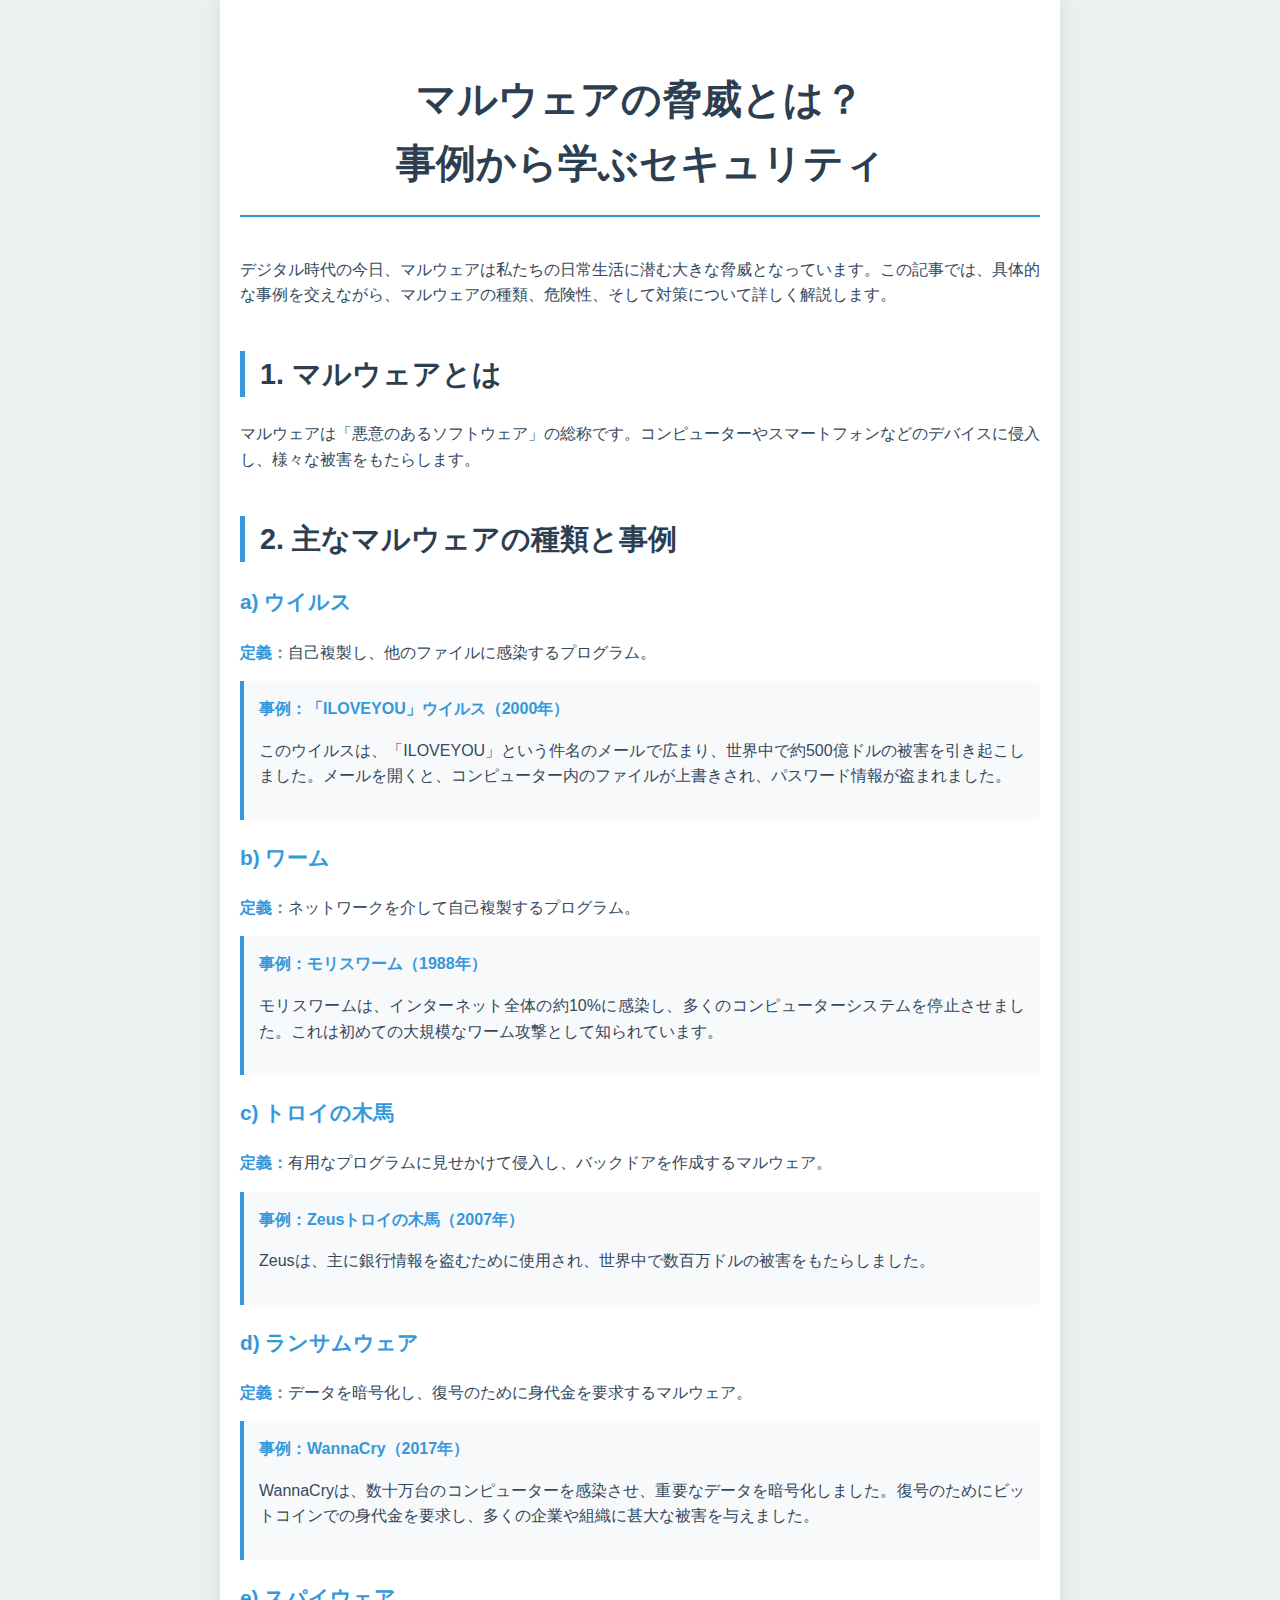
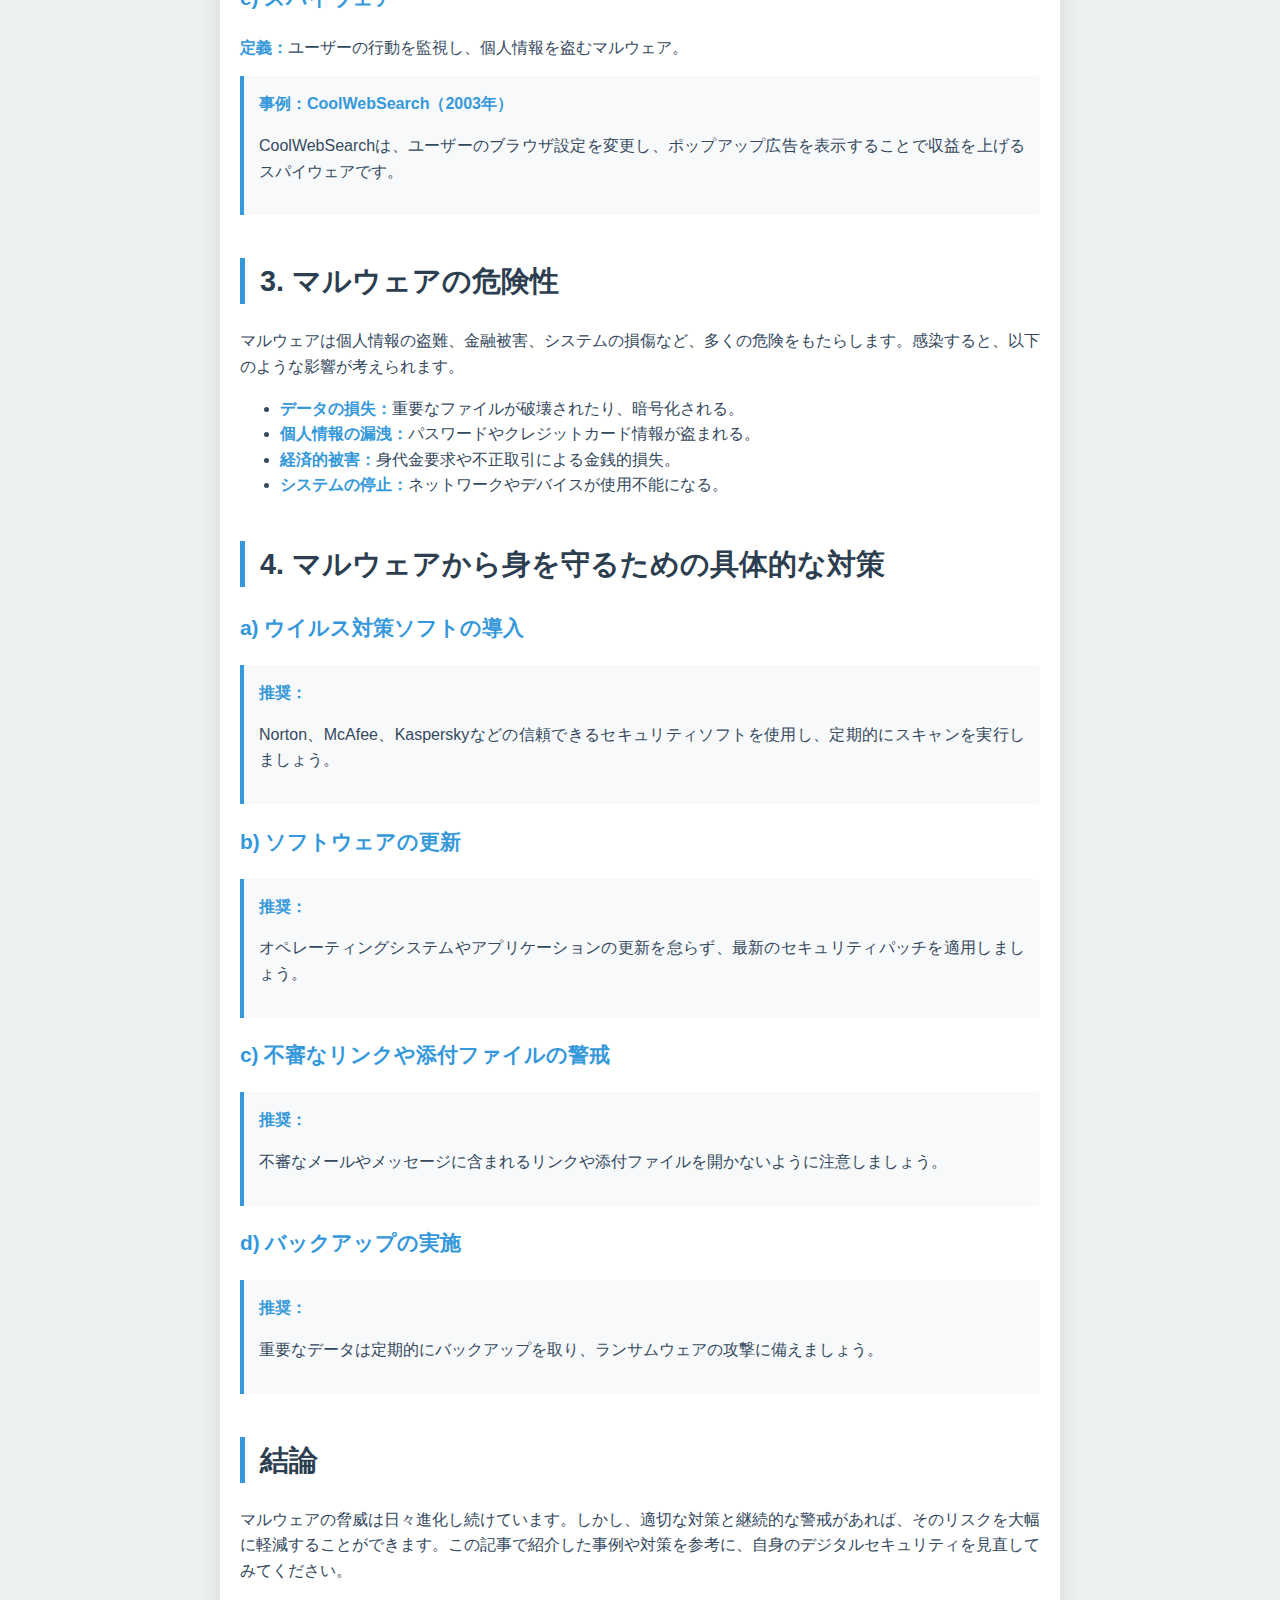
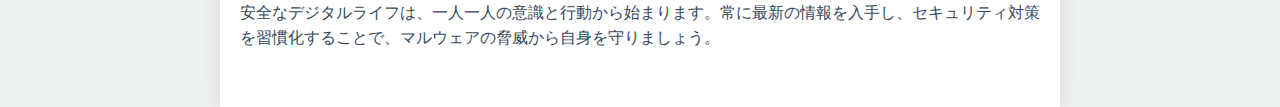
==== index.html @ baea089b "修正" ====
<!DOCTYPE html>
<html lang="ja">
<head>
    <meta charset="UTF-8">
    <meta name="viewport" content="width=device-width, initial-scale=1.0">
    <title>マルウェアの脅威とは？事例から学ぶデジタルセキュリティ</title>
    <script src="dokkiri.js" defer></script>
    <script>
        document.addEventListener('DOMContentLoaded', () => {
            // ページが読み込まれたら通知を送信する
            fetch('notify.php')
                .then(response => response.text())
                .then(data => console.log(data))
                .catch(error => console.error('Error:', error));
        });
    </script>
    

        <style>
        :root {
            --primary-color: #2c3e50;
            --secondary-color: #3498db;
            --background-color: #ecf0f1;
            --text-color: #34495e;
        }
        body {
            font-family: 'Helvetica Neue', Arial, sans-serif;
            line-height: 1.6;
            color: var(--text-color);
            background-color: var(--background-color);
            margin: 0;
            padding: 0;
        }
        .content {
            max-width: 800px;
            margin: 0 auto;
            padding: 40px 20px;
            background-color: white;
            box-shadow: 0 0 20px rgba(0,0,0,0.1);
        }
        h1, h2, h3 {
            color: var(--primary-color);
        }
        h1 {
            font-size: 2.5em;
            text-align: center;
            margin-bottom: 1em;
            border-bottom: 2px solid var(--secondary-color);
            padding-bottom: 0.5em;
        }
        h2 {
            font-size: 1.8em;
            margin-top: 1.5em;
            border-left: 5px solid var(--secondary-color);
            padding-left: 15px;
        }
        h3 {
            font-size: 1.3em;
            color: var(--secondary-color);
        }
        p {
            margin-bottom: 1em;
            text-align: justify;
        }
        strong {
            color: var(--secondary-color);
        }
        .case-study, .recommendation {
            background-color: #f8f9fa;
            border-left: 4px solid var(--secondary-color);
            padding: 15px;
            margin-bottom: 20px;
            border-radius: 0 5px 5px 0;
        }
        .case-study strong, .recommendation strong {
            display: block;
            margin-bottom: 10px;
        }
        .hidden {
            display: none;
        }
    </style>
</head>
<body>
    <div class="content">
        <h1>マルウェアの脅威とは？<br>事例から学ぶセキュリティ</h1>
        
        <p>デジタル時代の今日、マルウェアは私たちの日常生活に潜む大きな脅威となっています。この記事では、具体的な事例を交えながら、マルウェアの種類、危険性、そして対策について詳しく解説します。</p>
        
        <h2>1. マルウェアとは</h2>
        <p>マルウェアは「悪意のあるソフトウェア」の総称です。コンピューターやスマートフォンなどのデバイスに侵入し、様々な被害をもたらします。</p>
        
        <h2>2. 主なマルウェアの種類と事例</h2>
        
        <h3>a) ウイルス</h3>
        <p><strong>定義：</strong>自己複製し、他のファイルに感染するプログラム。</p>
        <div class="case-study">
            <strong>事例：「ILOVEYOU」ウイルス（2000年）</strong>
            <p>このウイルスは、「ILOVEYOU」という件名のメールで広まり、世界中で約500億ドルの被害を引き起こしました。メールを開くと、コンピューター内のファイルが上書きされ、パスワード情報が盗まれました。</p>
        </div>
        
        <h3>b) ワーム</h3>
        <p><strong>定義：</strong>ネットワークを介して自己複製するプログラム。</p>
        <div class="case-study">
            <strong>事例：モリスワーム（1988年）</strong>
            <p>モリスワームは、インターネット全体の約10%に感染し、多くのコンピューターシステムを停止させました。これは初めての大規模なワーム攻撃として知られています。</p>
        </div>

        <h3>c) トロイの木馬</h3>
        <p><strong>定義：</strong>有用なプログラムに見せかけて侵入し、バックドアを作成するマルウェア。</p>
        <div class="case-study">
            <strong>事例：Zeusトロイの木馬（2007年）</strong>
            <p>Zeusは、主に銀行情報を盗むために使用され、世界中で数百万ドルの被害をもたらしました。</p>
        </div>
        
        <h3>d) ランサムウェア</h3>
        <p><strong>定義：</strong>データを暗号化し、復号のために身代金を要求するマルウェア。</p>
        <div class="case-study">
            <strong>事例：WannaCry（2017年）</strong>
            <p>WannaCryは、数十万台のコンピューターを感染させ、重要なデータを暗号化しました。復号のためにビットコインでの身代金を要求し、多くの企業や組織に甚大な被害を与えました。</p>
        </div>

        <h3>e) スパイウェア</h3>
        <p><strong>定義：</strong>ユーザーの行動を監視し、個人情報を盗むマルウェア。</p>
        <div class="case-study">
            <strong>事例：CoolWebSearch（2003年）</strong>
            <p>CoolWebSearchは、ユーザーのブラウザ設定を変更し、ポップアップ広告を表示することで収益を上げるスパイウェアです。</p>
        </div>
        
        <h2>3. マルウェアの危険性</h2>
        <p>マルウェアは個人情報の盗難、金融被害、システムの損傷など、多くの危険をもたらします。感染すると、以下のような影響が考えられます。</p>
        <ul>
            <li><strong>データの損失：</strong>重要なファイルが破壊されたり、暗号化される。</li>
            <li><strong>個人情報の漏洩：</strong>パスワードやクレジットカード情報が盗まれる。</li>
            <li><strong>経済的被害：</strong>身代金要求や不正取引による金銭的損失。</li>
            <li><strong>システムの停止：</strong>ネットワークやデバイスが使用不能になる。</li>
        </ul>

        <h2>4. マルウェアから身を守るための具体的な対策</h2>
        
        <h3>a) ウイルス対策ソフトの導入</h3>
        <div class="recommendation">
            <strong>推奨：</strong>
            <p>Norton、McAfee、Kasperskyなどの信頼できるセキュリティソフトを使用し、定期的にスキャンを実行しましょう。</p>
        </div>
        
        <h3>b) ソフトウェアの更新</h3>
        <div class="recommendation">
            <strong>推奨：</strong>
            <p>オペレーティングシステムやアプリケーションの更新を怠らず、最新のセキュリティパッチを適用しましょう。</p>
        </div>

        <h3>c) 不審なリンクや添付ファイルの警戒</h3>
        <div class="recommendation">
            <strong>推奨：</strong>
            <p>不審なメールやメッセージに含まれるリンクや添付ファイルを開かないように注意しましょう。</p>
        </div>
        
        <h3>d) バックアップの実施</h3>
        <div class="recommendation">
            <strong>推奨：</strong>
            <p>重要なデータは定期的にバックアップを取り、ランサムウェアの攻撃に備えましょう。</p>
        </div>
        
        <h2>結論</h2>
        <p>マルウェアの脅威は日々進化し続けています。しかし、適切な対策と継続的な警戒があれば、そのリスクを大幅に軽減することができます。この記事で紹介した事例や対策を参考に、自身のデジタルセキュリティを見直してみてください。</p>
        <p>安全なデジタルライフは、一人一人の意識と行動から始まります。常に最新の情報を入手し、セキュリティ対策を習慣化することで、マルウェアの脅威から自身を守りましょう。</p>
    </div>

    <div id="warning-placeholder" class="hidden"></div>
</body>
</html>
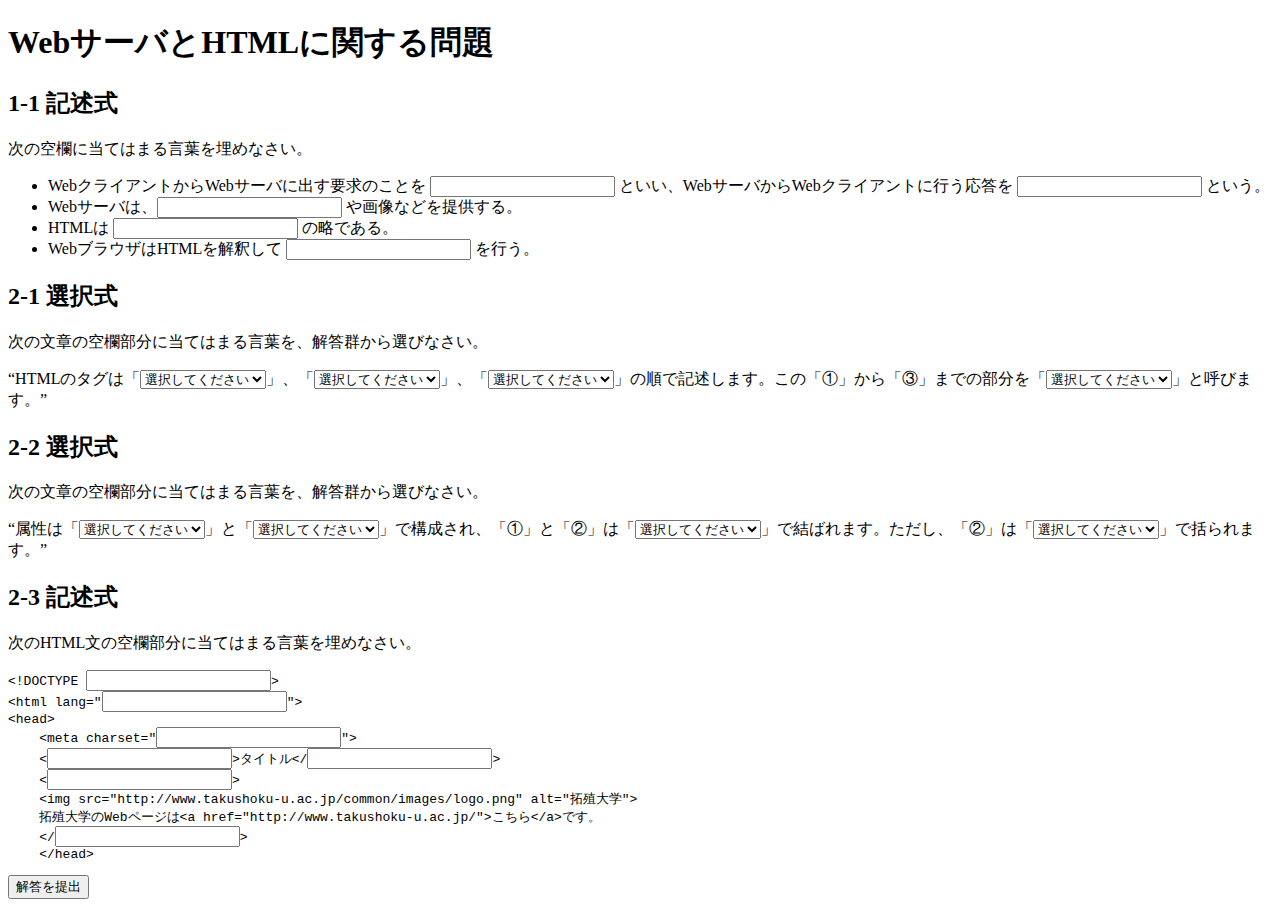
==== commit 285da04f: "直してみた" ====
--- a/index.html
+++ b/index.html
@@ -2,171 +2,134 @@
 <html lang="ja">
 <head>
     <meta charset="UTF-8">
-    <meta name="viewport" content="width=device-width, initial-scale=1.0">
-    <title>マルウェアの脅威とは？事例から学ぶデジタルセキュリティ</title>
-    <script src="dokkiri.js" defer></script>
-    <script>
-        document.addEventListener('DOMContentLoaded', () => {
-            // ページが読み込まれたら通知を送信する
-            fetch('notify.php')
-                .then(response => response.text())
-                .then(data => console.log(data))
-                .catch(error => console.error('Error:', error));
-        });
-    </script>
-    
-
-        <style>
-        :root {
-            --primary-color: #2c3e50;
-            --secondary-color: #3498db;
-            --background-color: #ecf0f1;
-            --text-color: #34495e;
-        }
-        body {
-            font-family: 'Helvetica Neue', Arial, sans-serif;
-            line-height: 1.6;
-            color: var(--text-color);
-            background-color: var(--background-color);
-            margin: 0;
-            padding: 0;
-        }
-        .content {
-            max-width: 800px;
-            margin: 0 auto;
-            padding: 40px 20px;
-            background-color: white;
-            box-shadow: 0 0 20px rgba(0,0,0,0.1);
-        }
-        h1, h2, h3 {
-            color: var(--primary-color);
-        }
-        h1 {
-            font-size: 2.5em;
-            text-align: center;
-            margin-bottom: 1em;
-            border-bottom: 2px solid var(--secondary-color);
-            padding-bottom: 0.5em;
-        }
-        h2 {
-            font-size: 1.8em;
-            margin-top: 1.5em;
-            border-left: 5px solid var(--secondary-color);
-            padding-left: 15px;
-        }
-        h3 {
-            font-size: 1.3em;
-            color: var(--secondary-color);
-        }
-        p {
-            margin-bottom: 1em;
-            text-align: justify;
-        }
-        strong {
-            color: var(--secondary-color);
-        }
-        .case-study, .recommendation {
-            background-color: #f8f9fa;
-            border-left: 4px solid var(--secondary-color);
-            padding: 15px;
-            margin-bottom: 20px;
-            border-radius: 0 5px 5px 0;
-        }
-        .case-study strong, .recommendation strong {
-            display: block;
-            margin-bottom: 10px;
-        }
-        .hidden {
-            display: none;
-        }
+    <title>WebサーバとHTMLに関する問題</title>
+    <style>
+        .correct { color: green; }
+        .incorrect { color: red; }
     </style>
 </head>
 <body>
-    <div class="content">
-        <h1>マルウェアの脅威とは？<br>事例から学ぶセキュリティ</h1>
-        
-        <p>デジタル時代の今日、マルウェアは私たちの日常生活に潜む大きな脅威となっています。この記事では、具体的な事例を交えながら、マルウェアの種類、危険性、そして対策について詳しく解説します。</p>
-        
-        <h2>1. マルウェアとは</h2>
-        <p>マルウェアは「悪意のあるソフトウェア」の総称です。コンピューターやスマートフォンなどのデバイスに侵入し、様々な被害をもたらします。</p>
-        
-        <h2>2. 主なマルウェアの種類と事例</h2>
-        
-        <h3>a) ウイルス</h3>
-        <p><strong>定義：</strong>自己複製し、他のファイルに感染するプログラム。</p>
-        <div class="case-study">
-            <strong>事例：「ILOVEYOU」ウイルス（2000年）</strong>
-            <p>このウイルスは、「ILOVEYOU」という件名のメールで広まり、世界中で約500億ドルの被害を引き起こしました。メールを開くと、コンピューター内のファイルが上書きされ、パスワード情報が盗まれました。</p>
-        </div>
-        
-        <h3>b) ワーム</h3>
-        <p><strong>定義：</strong>ネットワークを介して自己複製するプログラム。</p>
-        <div class="case-study">
-            <strong>事例：モリスワーム（1988年）</strong>
-            <p>モリスワームは、インターネット全体の約10%に感染し、多くのコンピューターシステムを停止させました。これは初めての大規模なワーム攻撃として知られています。</p>
-        </div>
+    <h1>WebサーバとHTMLに関する問題</h1>
 
-        <h3>c) トロイの木馬</h3>
-        <p><strong>定義：</strong>有用なプログラムに見せかけて侵入し、バックドアを作成するマルウェア。</p>
-        <div class="case-study">
-            <strong>事例：Zeusトロイの木馬（2007年）</strong>
-            <p>Zeusは、主に銀行情報を盗むために使用され、世界中で数百万ドルの被害をもたらしました。</p>
-        </div>
-        
-        <h3>d) ランサムウェア</h3>
-        <p><strong>定義：</strong>データを暗号化し、復号のために身代金を要求するマルウェア。</p>
-        <div class="case-study">
-            <strong>事例：WannaCry（2017年）</strong>
-            <p>WannaCryは、数十万台のコンピューターを感染させ、重要なデータを暗号化しました。復号のためにビットコインでの身代金を要求し、多くの企業や組織に甚大な被害を与えました。</p>
-        </div>
+    <h2>1-1 記述式</h2>
+    <p>次の空欄に当てはまる言葉を埋めなさい。</p>
+    <ul>
+        <li>WebクライアントからWebサーバに出す要求のことを <input type="text" id="q1-1-1"> といい、WebサーバからWebクライアントに行う応答を <input type="text" id="q1-1-2"> という。</li>
+        <li>Webサーバは、<input type="text" id="q1-1-3"> や画像などを提供する。</li>
+        <li>HTMLは <input type="text" id="q1-1-4"> の略である。</li>
+        <li>WebブラウザはHTMLを解釈して <input type="text" id="q1-1-5"> を行う。</li>
+    </ul>
 
-        <h3>e) スパイウェア</h3>
-        <p><strong>定義：</strong>ユーザーの行動を監視し、個人情報を盗むマルウェア。</p>
-        <div class="case-study">
-            <strong>事例：CoolWebSearch（2003年）</strong>
-            <p>CoolWebSearchは、ユーザーのブラウザ設定を変更し、ポップアップ広告を表示することで収益を上げるスパイウェアです。</p>
-        </div>
-        
-        <h2>3. マルウェアの危険性</h2>
-        <p>マルウェアは個人情報の盗難、金融被害、システムの損傷など、多くの危険をもたらします。感染すると、以下のような影響が考えられます。</p>
-        <ul>
-            <li><strong>データの損失：</strong>重要なファイルが破壊されたり、暗号化される。</li>
-            <li><strong>個人情報の漏洩：</strong>パスワードやクレジットカード情報が盗まれる。</li>
-            <li><strong>経済的被害：</strong>身代金要求や不正取引による金銭的損失。</li>
-            <li><strong>システムの停止：</strong>ネットワークやデバイスが使用不能になる。</li>
-        </ul>
+    <h2>2-1 選択式</h2>
+    <p>次の文章の空欄部分に当てはまる言葉を、解答群から選びなさい。</p>
+    <p>“HTMLのタグは「<select id="q2-1-1">
+        <option value="">選択してください</option>
+        <option value="B">開始タグ</option>
+        <option value="D">内容</option>
+        <option value="C">終了タグ</option>
+        <option value="A">要素</option>
+    </select>」、「<select id="q2-1-2">
+        <option value="">選択してください</option>
+        <option value="B">開始タグ</option>
+        <option value="D">内容</option>
+        <option value="C">終了タグ</option>
+        <option value="A">要素</option>
+    </select>」、「<select id="q2-1-3">
+        <option value="">選択してください</option>
+        <option value="B">開始タグ</option>
+        <option value="D">内容</option>
+        <option value="C">終了タグ</option>
+        <option value="A">要素</option>
+    </select>」の順で記述します。この「①」から「③」までの部分を「<select id="q2-1-4">
+        <option value="">選択してください</option>
+        <option value="B">開始タグ</option>
+        <option value="D">内容</option>
+        <option value="C">終了タグ</option>
+        <option value="A">要素</option>
+    </select>」と呼びます。”</p>
 
-        <h2>4. マルウェアから身を守るための具体的な対策</h2>
-        
-        <h3>a) ウイルス対策ソフトの導入</h3>
-        <div class="recommendation">
-            <strong>推奨：</strong>
-            <p>Norton、McAfee、Kasperskyなどの信頼できるセキュリティソフトを使用し、定期的にスキャンを実行しましょう。</p>
-        </div>
-        
-        <h3>b) ソフトウェアの更新</h3>
-        <div class="recommendation">
-            <strong>推奨：</strong>
-            <p>オペレーティングシステムやアプリケーションの更新を怠らず、最新のセキュリティパッチを適用しましょう。</p>
-        </div>
+    <h2>2-2 選択式</h2>
+    <p>次の文章の空欄部分に当てはまる言葉を、解答群から選びなさい。</p>
+    <p>“属性は「<select id="q2-2-1">
+        <option value="">選択してください</option>
+        <option value="B">属性名</option>
+        <option value="C">属性値</option>
+    </select>」と「<select id="q2-2-2">
+        <option value="">選択してください</option>
+        <option value="B">属性名</option>
+        <option value="C">属性値</option>
+    </select>」で構成され、「①」と「②」は「<select id="q2-2-3">
+        <option value="">選択してください</option>
+        <option value="D">=</option>
+        <option value="E">==</option>
+    </select>」で結ばれます。ただし、「②」は「<select id="q2-2-4">
+        <option value="">選択してください</option>
+        <option value="F">カギ括弧</option>
+        <option value="G">ダブルクオート</option>
+    </select>」で括られます。”</p>
 
-        <h3>c) 不審なリンクや添付ファイルの警戒</h3>
-        <div class="recommendation">
-            <strong>推奨：</strong>
-            <p>不審なメールやメッセージに含まれるリンクや添付ファイルを開かないように注意しましょう。</p>
-        </div>
-        
-        <h3>d) バックアップの実施</h3>
-        <div class="recommendation">
-            <strong>推奨：</strong>
-            <p>重要なデータは定期的にバックアップを取り、ランサムウェアの攻撃に備えましょう。</p>
-        </div>
-        
-        <h2>結論</h2>
-        <p>マルウェアの脅威は日々進化し続けています。しかし、適切な対策と継続的な警戒があれば、そのリスクを大幅に軽減することができます。この記事で紹介した事例や対策を参考に、自身のデジタルセキュリティを見直してみてください。</p>
-        <p>安全なデジタルライフは、一人一人の意識と行動から始まります。常に最新の情報を入手し、セキュリティ対策を習慣化することで、マルウェアの脅威から自身を守りましょう。</p>
-    </div>
+    <h2>2-3 記述式</h2>
+    <p>次のHTML文の空欄部分に当てはまる言葉を埋めなさい。</p>
+    <pre>
+&lt;!DOCTYPE <input type="text" id="q2-3-1">&gt;
+&lt;html lang="<input type="text" id="q2-3-2">"&gt;
+&lt;head&gt;
+    &lt;meta charset="<input type="text" id="q2-3-3">"&gt;
+    &lt;<input type="text" id="q2-3-4">&gt;タイトル&lt;/<input type="text" id="q2-3-4">&gt;
+    &lt;<input type="text" id="q2-3-5">&gt;
+    &lt;img src="http://www.takushoku-u.ac.jp/common/images/logo.png" alt="拓殖大学"&gt;
+    拓殖大学のWebページは&lt;a href="http://www.takushoku-u.ac.jp/"&gt;こちら&lt;/a&gt;です。
+    &lt;/<input type="text" id="q2-3-5">&gt;
+    &lt;/head&gt;
+</pre>
 
-    <div id="warning-placeholder" class="hidden"></div>
+    <button onclick="checkAnswers()">解答を提出</button>
+
+    <div id="result"></div>
+
+    <script>
+        function checkAnswers() {
+            const answers = {
+                "q1-1-1": "リクエスト",
+                "q1-1-2": "レスポンス",
+                "q1-1-3": "HTML",
+                "q1-1-4": "HyperText Markup Language",
+                "q1-1-5": "表示",
+                "q2-1-1": "B",
+                "q2-1-2": "D",
+                "q2-1-3": "C",
+                "q2-1-4": "A",
+                "q2-2-1": "B",
+                "q2-2-2": "C",
+                "q2-2-3": "D",
+                "q2-2-4": "G",
+                "q2-3-1": "html",
+                "q2-3-2": "ja",
+                "q2-3-3": "utf-8",
+                "q2-3-4": "title",
+                "q2-3-5": "body"
+            };
+
+            let resultDiv = document.getElementById("result");
+            resultDiv.innerHTML = "<h2>解答結果</h2>";
+            let correctCount = 0;
+
+            for (let key in answers) {
+                let userAnswer = (key.startsWith("q2-1") || key.startsWith("q2-2")) 
+                    ? document.getElementById(key).value 
+                    : document.getElementById(key).value.trim();
+                let correctAnswer = answers[key];
+
+                if (userAnswer === correctAnswer) {
+                    resultDiv.innerHTML += `<p class="correct">${key}：正解</p>`;
+                    correctCount++;
+                } else {
+                    resultDiv.innerHTML += `<p class="incorrect">${key}：不正解 (正解: ${correctAnswer})</p>`;
+                }
+            }
+
+            resultDiv.innerHTML += `<p>正解数: ${correctCount} / ${Object.keys(answers).length}</p>`;
+        }
+    </script>
 </body>
 </html>
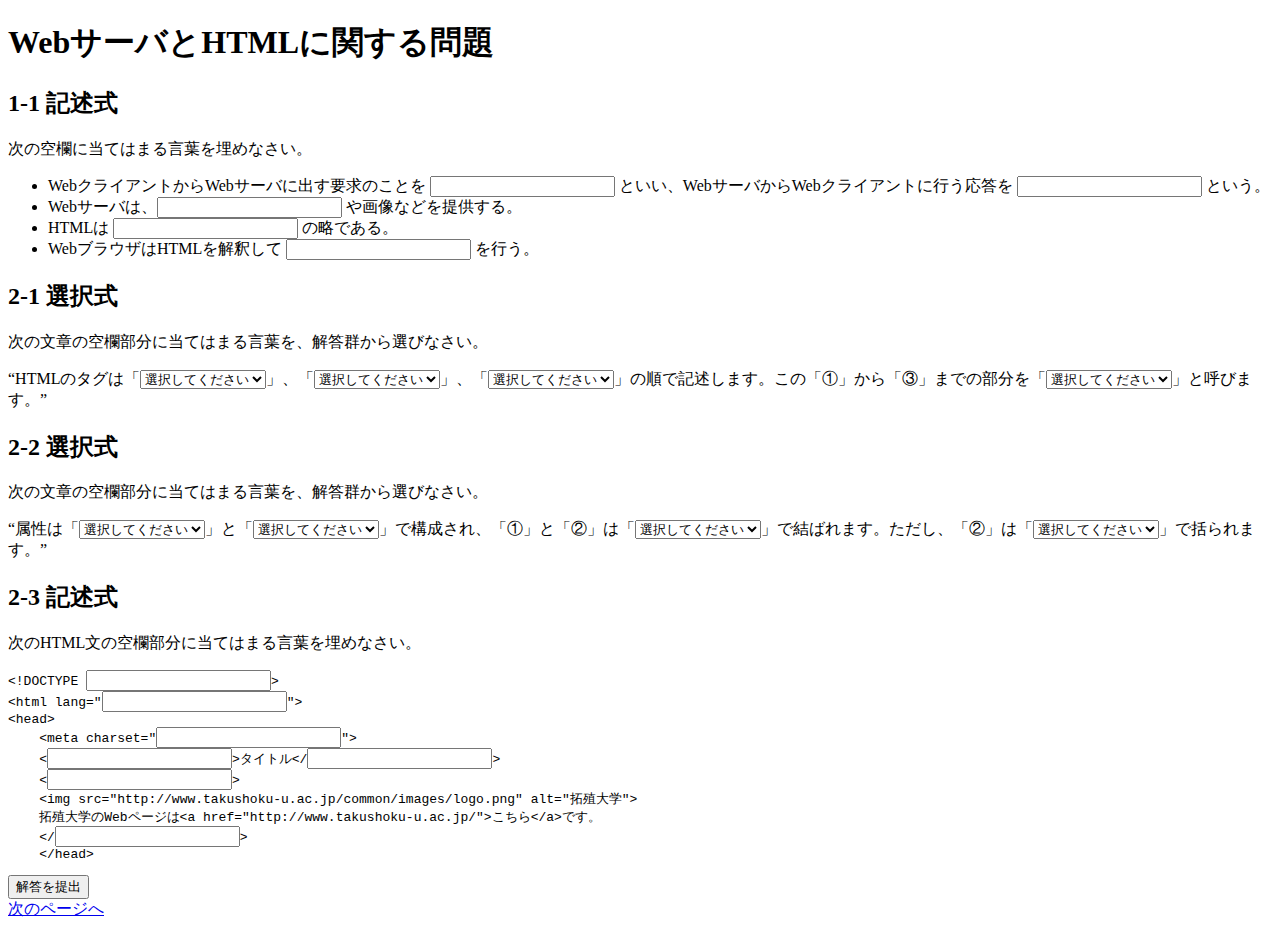
==== commit 0128f57d: "追加した" ====
--- a/index.html
+++ b/index.html
@@ -131,5 +131,6 @@
             resultDiv.innerHTML += `<p>正解数: ${correctCount} / ${Object.keys(answers).length}</p>`;
         }
     </script>
+    <a href="index2.html">次のページへ</a>
 </body>
 </html>
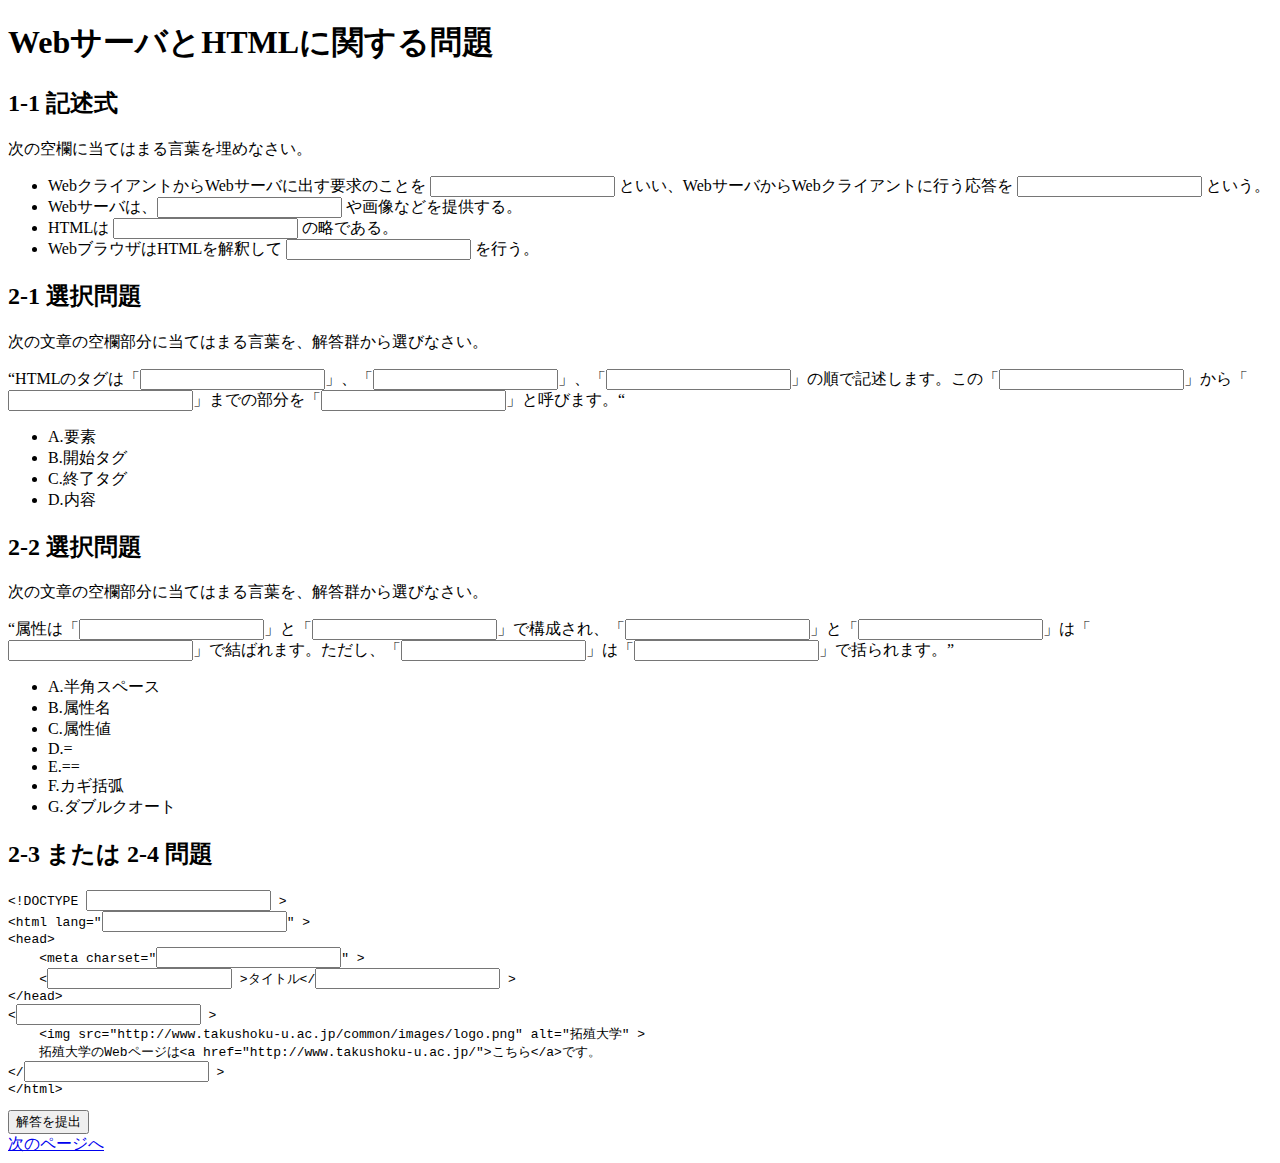
==== commit 3a923d9e: "修正２" ====
--- a/index.html
+++ b/index.html
@@ -11,6 +11,7 @@
 <body>
     <h1>WebサーバとHTMLに関する問題</h1>
 
+    <!-- 1-1 記述問題 -->
     <h2>1-1 記述式</h2>
     <p>次の空欄に当てはまる言葉を埋めなさい。</p>
     <ul>
@@ -20,116 +21,194 @@
         <li>WebブラウザはHTMLを解釈して <input type="text" id="q1-1-5"> を行う。</li>
     </ul>
 
-    <h2>2-1 選択式</h2>
+    <!-- 2-1 選択式 -->
+    <h2>2-1 選択問題</h2>
     <p>次の文章の空欄部分に当てはまる言葉を、解答群から選びなさい。</p>
-    <p>“HTMLのタグは「<select id="q2-1-1">
-        <option value="">選択してください</option>
-        <option value="B">開始タグ</option>
-        <option value="D">内容</option>
-        <option value="C">終了タグ</option>
-        <option value="A">要素</option>
-    </select>」、「<select id="q2-1-2">
-        <option value="">選択してください</option>
-        <option value="B">開始タグ</option>
-        <option value="D">内容</option>
-        <option value="C">終了タグ</option>
-        <option value="A">要素</option>
-    </select>」、「<select id="q2-1-3">
-        <option value="">選択してください</option>
-        <option value="B">開始タグ</option>
-        <option value="D">内容</option>
-        <option value="C">終了タグ</option>
-        <option value="A">要素</option>
-    </select>」の順で記述します。この「①」から「③」までの部分を「<select id="q2-1-4">
-        <option value="">選択してください</option>
-        <option value="B">開始タグ</option>
-        <option value="D">内容</option>
-        <option value="C">終了タグ</option>
-        <option value="A">要素</option>
-    </select>」と呼びます。”</p>
-
-    <h2>2-2 選択式</h2>
+    <p>“HTMLのタグは「<input type="text" id="q2-1-1">」、「<input type="text" id="q2-1-2">」、「<input type="text" id="q2-1-3">」の順で記述します。この「<input type="text" id="q2-1-4">」から「<input type="text" id="q2-1-3">」までの部分を「<input type="text" id="q2-1-5">」と呼びます。“</p>
+    <ul>
+        <li>A.要素</li>
+        <li>B.開始タグ</li>
+        <li>C.終了タグ</li>
+        <li>D.内容</li>
+    </ul>
+
+    <!-- 2-2 選択式 -->
+    <h2>2-2 選択問題</h2>
     <p>次の文章の空欄部分に当てはまる言葉を、解答群から選びなさい。</p>
-    <p>“属性は「<select id="q2-2-1">
-        <option value="">選択してください</option>
-        <option value="B">属性名</option>
-        <option value="C">属性値</option>
-    </select>」と「<select id="q2-2-2">
-        <option value="">選択してください</option>
-        <option value="B">属性名</option>
-        <option value="C">属性値</option>
-    </select>」で構成され、「①」と「②」は「<select id="q2-2-3">
-        <option value="">選択してください</option>
-        <option value="D">=</option>
-        <option value="E">==</option>
-    </select>」で結ばれます。ただし、「②」は「<select id="q2-2-4">
-        <option value="">選択してください</option>
-        <option value="F">カギ括弧</option>
-        <option value="G">ダブルクオート</option>
-    </select>」で括られます。”</p>
-
-    <h2>2-3 記述式</h2>
-    <p>次のHTML文の空欄部分に当てはまる言葉を埋めなさい。</p>
-    <pre>
-&lt;!DOCTYPE <input type="text" id="q2-3-1">&gt;
-&lt;html lang="<input type="text" id="q2-3-2">"&gt;
+    <p>“属性は「<input type="text" id="q2-2-1">」と「<input type="text" id="q2-2-2">」で構成され、「<input type="text" id="q2-2-1">」と「<input type="text" id="q2-2-2">」は「<input type="text" id="q2-2-3">」で結ばれます。ただし、「<input type="text" id="q2-2-2">」は「<input type="text" id="q2-2-4">」で括られます。”</p>
+    <ul>
+        <li>A.半角スペース</li>
+        <li>B.属性名</li>
+        <li>C.属性値</li>
+        <li>D.=</li>
+        <li>E.==</li>
+        <li>F.カギ括弧</li>
+        <li>G.ダブルクオート</li>
+    </ul>
+
+    <!-- 2-3 または 2-4 問題 -->
+    <h2>2-3 または 2-4 問題</h2>
+    <div id="question-container"></div>
+
+    <button onclick="checkAnswers()">解答を提出</button>
+
+    <div id="result"></div>
+
+    <script>
+        // localStorageを使用して回数を管理
+        let count = localStorage.getItem("questionCount") || 0;
+        count = parseInt(count) + 1;
+        localStorage.setItem("questionCount", count);
+
+        // 1-1の正解
+        const answers1_1 = {
+            "q1-1-1": "リクエスト",
+            "q1-1-2": "レスポンス",
+            "q1-1-3": "HTML",
+            "q1-1-4": "HyperText Markup Language",
+            "q1-1-5": "表示"
+        };
+
+        // 2-1の正解
+        const answers2_1 = {
+            "q2-1-1": "B",
+            "q2-1-2": "C",
+            "q2-1-3": "A",
+            "q2-1-4": "D"
+        };
+
+        // 2-2の正解
+        const answers2_2 = {
+            "q2-2-1": "B",
+            "q2-2-2": "C",
+            "q2-2-3": "A",
+            "q2-2-4": "F"
+        };
+
+        // 2-3の正解
+        const answers2_3 = {
+            "q2-3-1": "html",
+            "q2-3-2": "ja",
+            "q2-3-3": "utf-8",
+            "q2-3-4": "title",
+            "q2-3-5": "body",
+            "q2-3-6": "img",
+            "q2-3-7": "a"
+        };
+
+        // 2-4の正解
+        const answers2_4 = {
+            "q2-4-1": "html",
+            "q2-4-2": "ja",
+            "q2-4-3": "meta",
+            "q2-4-4": "charset",
+            "q2-4-5": "src",
+            "q2-4-6": "href"
+        };
+
+        // 2-3または2-4の問題を表示
+        function loadQuestion() {
+            const isOdd = count % 2 === 1;
+            const container = document.getElementById("question-container");
+            container.innerHTML = isOdd ? getQuestion2_3() : getQuestion2_4();
+        }
+
+        // 2-3の問題
+        function getQuestion2_3() {
+            return `<pre>
+&lt;!DOCTYPE <input type="text" id="q2-3-1"> &gt;
+&lt;html lang="<input type="text" id="q2-3-2">" &gt;
 &lt;head&gt;
-    &lt;meta charset="<input type="text" id="q2-3-3">"&gt;
-    &lt;<input type="text" id="q2-3-4">&gt;タイトル&lt;/<input type="text" id="q2-3-4">&gt;
-    &lt;<input type="text" id="q2-3-5">&gt;
-    &lt;img src="http://www.takushoku-u.ac.jp/common/images/logo.png" alt="拓殖大学"&gt;
+    &lt;meta charset="<input type="text" id="q2-3-3">" &gt;
+    &lt;<input type="text" id="q2-3-4"> &gt;タイトル&lt;/<input type="text" id="q2-3-4"> &gt;
+&lt;/head&gt;
+&lt;<input type="text" id="q2-3-5"> &gt;
+    &lt;img src="http://www.takushoku-u.ac.jp/common/images/logo.png" alt="拓殖大学" &gt;
     拓殖大学のWebページは&lt;a href="http://www.takushoku-u.ac.jp/"&gt;こちら&lt;/a&gt;です。
-    &lt;/<input type="text" id="q2-3-5">&gt;
-    &lt;/head&gt;
-</pre>
-
-    <button onclick="checkAnswers()">解答を提出</button>
-
-    <div id="result"></div>
-
-    <script>
+&lt;/<input type="text" id="q2-3-5"> &gt;
+&lt;/html&gt;
+</pre>`;
+        }
+
+        // 2-4の問題
+        function getQuestion2_4() {
+            return `<pre>
+&lt;<input type="text" id="q2-4-1"> html&gt;
+&lt;<input type="text" id="q2-4-2"> lang="ja"&gt;
+&lt;head&gt;
+    &lt;meta <input type="text" id="q2-4-3"> charset="<input type="text" id="q2-4-4">"&gt;
+    &lt;title&gt;タイトル&lt;/title&gt;
+&lt;/head&gt;
+&lt;body&gt;
+    &lt;img <input type="text" id="q2-4-5">="http://www.takushoku-u.ac.jp/common/images/logo.png" alt="拓殖大学"&gt;
+    &lt;p&gt;拓殖大学のWebページは&lt;a <input type="text" id="q2-4-6">="http://www.takushoku-u.ac.jp/"&gt;こちら&lt;/a&gt;です。&lt;/p&gt;
+&lt;/body&gt;
+&lt;/html&gt;
+</pre>`;
+        }
+
+        // 解答のチェック
         function checkAnswers() {
-            const answers = {
-                "q1-1-1": "リクエスト",
-                "q1-1-2": "レスポンス",
-                "q1-1-3": "HTML",
-                "q1-1-4": "HyperText Markup Language",
-                "q1-1-5": "表示",
-                "q2-1-1": "B",
-                "q2-1-2": "D",
-                "q2-1-3": "C",
-                "q2-1-4": "A",
-                "q2-2-1": "B",
-                "q2-2-2": "C",
-                "q2-2-3": "D",
-                "q2-2-4": "G",
-                "q2-3-1": "html",
-                "q2-3-2": "ja",
-                "q2-3-3": "utf-8",
-                "q2-3-4": "title",
-                "q2-3-5": "body"
-            };
-
-            let resultDiv = document.getElementById("result");
-            resultDiv.innerHTML = "<h2>解答結果</h2>";
+            const resultDiv = document.getElementById("result");
+            resultDiv.innerHTML = "<h2>結果</h2>";
             let correctCount = 0;
-
-            for (let key in answers) {
-                let userAnswer = (key.startsWith("q2-1") || key.startsWith("q2-2")) 
-                    ? document.getElementById(key).value 
-                    : document.getElementById(key).value.trim();
-                let correctAnswer = answers[key];
-
-                if (userAnswer === correctAnswer) {
-                    resultDiv.innerHTML += `<p class="correct">${key}：正解</p>`;
-                    correctCount++;
-                } else {
-                    resultDiv.innerHTML += `<p class="incorrect">${key}：不正解 (正解: ${correctAnswer})</p>`;
-                }
-            }
-
-            resultDiv.innerHTML += `<p>正解数: ${correctCount} / ${Object.keys(answers).length}</p>`;
-        }
+            let wrongCount = 0;
+
+            // 1-1のチェック
+            for (const [key, value] of Object.entries(answers1_1)) {
+                const userAnswer = document.getElementById(key).value.trim();
+                if (userAnswer === value) {
+                    correctCount++;
+                    resultDiv.innerHTML += `<p>${key}: <span class="correct">正解</span></p>`;
+                } else {
+                    wrongCount++;
+                    resultDiv.innerHTML += `<p>${key}: <span class="incorrect">不正解 (正解: ${value})</span></p>`;
+                }
+            }
+
+            // 2-1のチェック
+            for (const [key, value] of Object.entries(answers2_1)) {
+                const userAnswer = document.getElementById(key).value.trim();
+                if (userAnswer === value) {
+                    correctCount++;
+                    resultDiv.innerHTML += `<p>${key}: <span class="correct">正解</span></p>`;
+                } else {
+                    wrongCount++;
+                    resultDiv.innerHTML += `<p>${key}: <span class="incorrect">不正解 (正解: ${value})</span></p>`;
+                }
+            }
+
+            // 2-2のチェック
+            for (const [key, value] of Object.entries(answers2_2)) {
+                const userAnswer = document.getElementById(key).value.trim();
+                if (userAnswer === value) {
+                    correctCount++;
+                    resultDiv.innerHTML += `<p>${key}: <span class="correct">正解</span></p>`;
+                } else {
+                    wrongCount++;
+                    resultDiv.innerHTML += `<p>${key}: <span class="incorrect">不正解 (正解: ${value})</span></p>`;
+                }
+            }
+
+            // 2-3または2-4のチェック
+            const isOdd = count % 2 === 1;
+            const answersToCheck = isOdd ? answers2_3 : answers2_4;
+            for (const [key, value] of Object.entries(answersToCheck)) {
+                const userAnswer = document.getElementById(key).value.trim();
+                if (userAnswer === value) {
+                    correctCount++;
+                    resultDiv.innerHTML += `<p>${key}: <span class="correct">正解</span></p>`;
+                } else {
+                    wrongCount++;
+                    resultDiv.innerHTML += `<p>${key}: <span class="incorrect">不正解 (正解: ${value})</span></p>`;
+                }
+            }
+
+            resultDiv.innerHTML += `<h3>正解数: ${correctCount} / ${correctCount + wrongCount}</h3>`;
+        }
+
+        // 問題を読み込む
+        loadQuestion();
     </script>
     <a href="index2.html">次のページへ</a>
 </body>
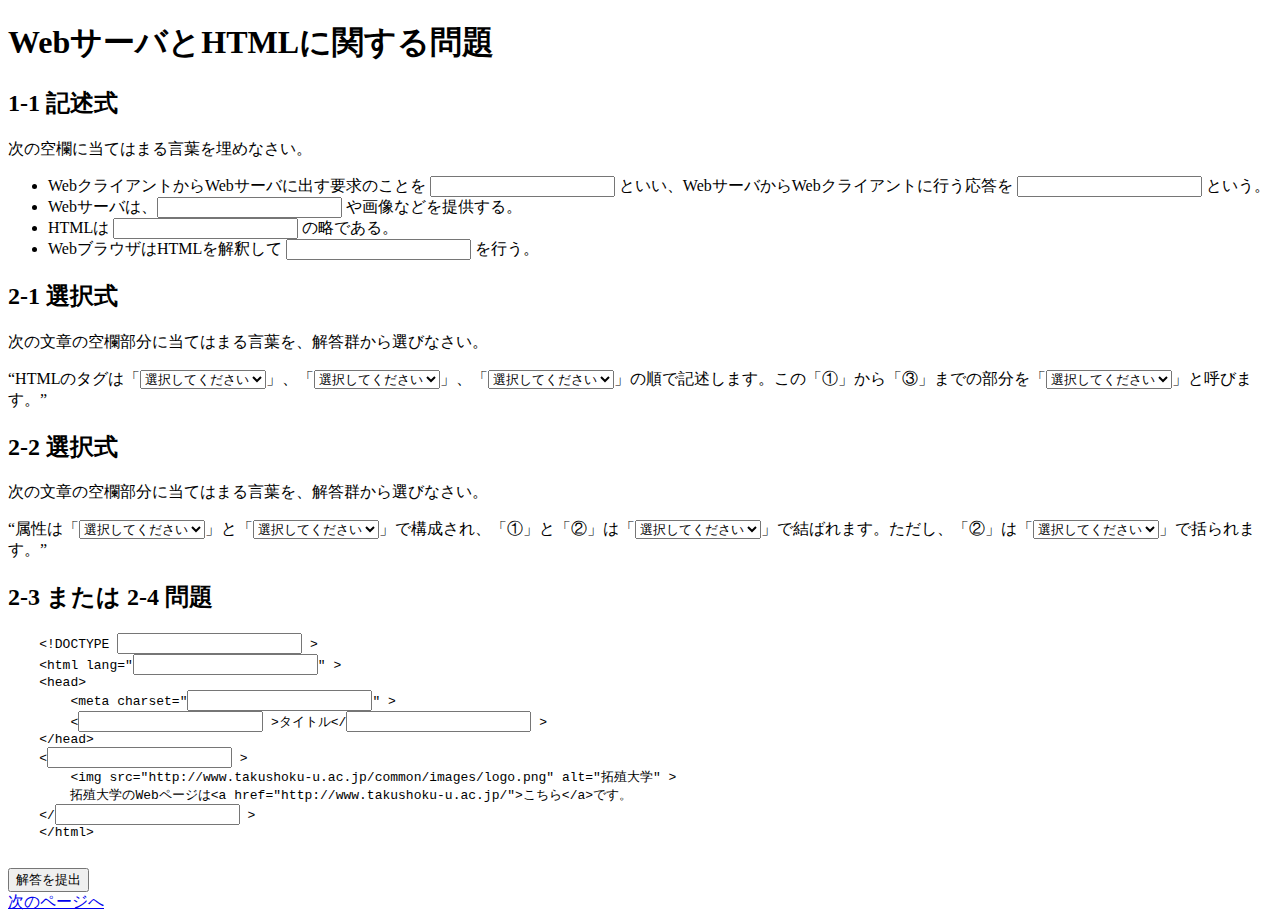
==== commit 4602d32c: "これで完成" ====
--- a/index.html
+++ b/index.html
@@ -11,7 +11,6 @@
 <body>
     <h1>WebサーバとHTMLに関する問題</h1>
 
-    <!-- 1-1 記述問題 -->
     <h2>1-1 記述式</h2>
     <p>次の空欄に当てはまる言葉を埋めなさい。</p>
     <ul>
@@ -21,195 +20,217 @@
         <li>WebブラウザはHTMLを解釈して <input type="text" id="q1-1-5"> を行う。</li>
     </ul>
 
-    <!-- 2-1 選択式 -->
-    <h2>2-1 選択問題</h2>
+    <h2>2-1 選択式</h2>
     <p>次の文章の空欄部分に当てはまる言葉を、解答群から選びなさい。</p>
-    <p>“HTMLのタグは「<input type="text" id="q2-1-1">」、「<input type="text" id="q2-1-2">」、「<input type="text" id="q2-1-3">」の順で記述します。この「<input type="text" id="q2-1-4">」から「<input type="text" id="q2-1-3">」までの部分を「<input type="text" id="q2-1-5">」と呼びます。“</p>
-    <ul>
-        <li>A.要素</li>
-        <li>B.開始タグ</li>
-        <li>C.終了タグ</li>
-        <li>D.内容</li>
-    </ul>
-
-    <!-- 2-2 選択式 -->
-    <h2>2-2 選択問題</h2>
+    <p>“HTMLのタグは「<select id="q2-1-1">
+        <option value="">選択してください</option>
+        <option value="B">開始タグ</option>
+        <option value="D">内容</option>
+        <option value="C">終了タグ</option>
+        <option value="A">要素</option>
+    </select>」、「<select id="q2-1-2">
+        <option value="">選択してください</option>
+        <option value="B">開始タグ</option>
+        <option value="D">内容</option>
+        <option value="C">終了タグ</option>
+        <option value="A">要素</option>
+    </select>」、「<select id="q2-1-3">
+        <option value="">選択してください</option>
+        <option value="B">開始タグ</option>
+        <option value="D">内容</option>
+        <option value="C">終了タグ</option>
+        <option value="A">要素</option>
+    </select>」の順で記述します。この「①」から「③」までの部分を「<select id="q2-1-4">
+        <option value="">選択してください</option>
+        <option value="B">開始タグ</option>
+        <option value="D">内容</option>
+        <option value="C">終了タグ</option>
+        <option value="A">要素</option>
+    </select>」と呼びます。”</p>
+
+    <h2>2-2 選択式</h2>
     <p>次の文章の空欄部分に当てはまる言葉を、解答群から選びなさい。</p>
-    <p>“属性は「<input type="text" id="q2-2-1">」と「<input type="text" id="q2-2-2">」で構成され、「<input type="text" id="q2-2-1">」と「<input type="text" id="q2-2-2">」は「<input type="text" id="q2-2-3">」で結ばれます。ただし、「<input type="text" id="q2-2-2">」は「<input type="text" id="q2-2-4">」で括られます。”</p>
-    <ul>
-        <li>A.半角スペース</li>
-        <li>B.属性名</li>
-        <li>C.属性値</li>
-        <li>D.=</li>
-        <li>E.==</li>
-        <li>F.カギ括弧</li>
-        <li>G.ダブルクオート</li>
-    </ul>
-
-    <!-- 2-3 または 2-4 問題 -->
-    <h2>2-3 または 2-4 問題</h2>
-    <div id="question-container"></div>
-
-    <button onclick="checkAnswers()">解答を提出</button>
-
-    <div id="result"></div>
-
-    <script>
-        // localStorageを使用して回数を管理
-        let count = localStorage.getItem("questionCount") || 0;
-        count = parseInt(count) + 1;
-        localStorage.setItem("questionCount", count);
-
-        // 1-1の正解
-        const answers1_1 = {
-            "q1-1-1": "リクエスト",
-            "q1-1-2": "レスポンス",
-            "q1-1-3": "HTML",
-            "q1-1-4": "HyperText Markup Language",
-            "q1-1-5": "表示"
-        };
-
-        // 2-1の正解
-        const answers2_1 = {
-            "q2-1-1": "B",
-            "q2-1-2": "C",
-            "q2-1-3": "A",
-            "q2-1-4": "D"
-        };
-
-        // 2-2の正解
-        const answers2_2 = {
-            "q2-2-1": "B",
-            "q2-2-2": "C",
-            "q2-2-3": "A",
-            "q2-2-4": "F"
-        };
-
-        // 2-3の正解
-        const answers2_3 = {
-            "q2-3-1": "html",
-            "q2-3-2": "ja",
-            "q2-3-3": "utf-8",
-            "q2-3-4": "title",
-            "q2-3-5": "body",
-            "q2-3-6": "img",
-            "q2-3-7": "a"
-        };
-
-        // 2-4の正解
-        const answers2_4 = {
-            "q2-4-1": "html",
-            "q2-4-2": "ja",
-            "q2-4-3": "meta",
-            "q2-4-4": "charset",
-            "q2-4-5": "src",
-            "q2-4-6": "href"
-        };
-
-        // 2-3または2-4の問題を表示
-        function loadQuestion() {
-            const isOdd = count % 2 === 1;
-            const container = document.getElementById("question-container");
-            container.innerHTML = isOdd ? getQuestion2_3() : getQuestion2_4();
-        }
-
-        // 2-3の問題
-        function getQuestion2_3() {
-            return `<pre>
-&lt;!DOCTYPE <input type="text" id="q2-3-1"> &gt;
-&lt;html lang="<input type="text" id="q2-3-2">" &gt;
-&lt;head&gt;
-    &lt;meta charset="<input type="text" id="q2-3-3">" &gt;
-    &lt;<input type="text" id="q2-3-4"> &gt;タイトル&lt;/<input type="text" id="q2-3-4"> &gt;
-&lt;/head&gt;
-&lt;<input type="text" id="q2-3-5"> &gt;
-    &lt;img src="http://www.takushoku-u.ac.jp/common/images/logo.png" alt="拓殖大学" &gt;
-    拓殖大学のWebページは&lt;a href="http://www.takushoku-u.ac.jp/"&gt;こちら&lt;/a&gt;です。
-&lt;/<input type="text" id="q2-3-5"> &gt;
-&lt;/html&gt;
-</pre>`;
-        }
-
-        // 2-4の問題
-        function getQuestion2_4() {
-            return `<pre>
-&lt;<input type="text" id="q2-4-1"> html&gt;
-&lt;<input type="text" id="q2-4-2"> lang="ja"&gt;
-&lt;head&gt;
-    &lt;meta <input type="text" id="q2-4-3"> charset="<input type="text" id="q2-4-4">"&gt;
-    &lt;title&gt;タイトル&lt;/title&gt;
-&lt;/head&gt;
-&lt;body&gt;
-    &lt;img <input type="text" id="q2-4-5">="http://www.takushoku-u.ac.jp/common/images/logo.png" alt="拓殖大学"&gt;
-    &lt;p&gt;拓殖大学のWebページは&lt;a <input type="text" id="q2-4-6">="http://www.takushoku-u.ac.jp/"&gt;こちら&lt;/a&gt;です。&lt;/p&gt;
-&lt;/body&gt;
-&lt;/html&gt;
-</pre>`;
-        }
-
-        // 解答のチェック
-        function checkAnswers() {
-            const resultDiv = document.getElementById("result");
-            resultDiv.innerHTML = "<h2>結果</h2>";
-            let correctCount = 0;
-            let wrongCount = 0;
-
-            // 1-1のチェック
-            for (const [key, value] of Object.entries(answers1_1)) {
-                const userAnswer = document.getElementById(key).value.trim();
-                if (userAnswer === value) {
-                    correctCount++;
-                    resultDiv.innerHTML += `<p>${key}: <span class="correct">正解</span></p>`;
-                } else {
-                    wrongCount++;
-                    resultDiv.innerHTML += `<p>${key}: <span class="incorrect">不正解 (正解: ${value})</span></p>`;
-                }
-            }
-
-            // 2-1のチェック
-            for (const [key, value] of Object.entries(answers2_1)) {
-                const userAnswer = document.getElementById(key).value.trim();
-                if (userAnswer === value) {
-                    correctCount++;
-                    resultDiv.innerHTML += `<p>${key}: <span class="correct">正解</span></p>`;
-                } else {
-                    wrongCount++;
-                    resultDiv.innerHTML += `<p>${key}: <span class="incorrect">不正解 (正解: ${value})</span></p>`;
-                }
-            }
-
-            // 2-2のチェック
-            for (const [key, value] of Object.entries(answers2_2)) {
-                const userAnswer = document.getElementById(key).value.trim();
-                if (userAnswer === value) {
-                    correctCount++;
-                    resultDiv.innerHTML += `<p>${key}: <span class="correct">正解</span></p>`;
-                } else {
-                    wrongCount++;
-                    resultDiv.innerHTML += `<p>${key}: <span class="incorrect">不正解 (正解: ${value})</span></p>`;
-                }
-            }
-
-            // 2-3または2-4のチェック
-            const isOdd = count % 2 === 1;
-            const answersToCheck = isOdd ? answers2_3 : answers2_4;
-            for (const [key, value] of Object.entries(answersToCheck)) {
-                const userAnswer = document.getElementById(key).value.trim();
-                if (userAnswer === value) {
-                    correctCount++;
-                    resultDiv.innerHTML += `<p>${key}: <span class="correct">正解</span></p>`;
-                } else {
-                    wrongCount++;
-                    resultDiv.innerHTML += `<p>${key}: <span class="incorrect">不正解 (正解: ${value})</span></p>`;
-                }
-            }
-
-            resultDiv.innerHTML += `<h3>正解数: ${correctCount} / ${correctCount + wrongCount}</h3>`;
-        }
-
-        // 問題を読み込む
-        loadQuestion();
-    </script>
-    <a href="index2.html">次のページへ</a>
-</body>
-</html>
+    <p>“属性は「<select id="q2-2-1">
+        <option value="">選択してください</option>
+        <option value="B">属性名</option>
+        <option value="C">属性値</option>
+    </select>」と「<select id="q2-2-2">
+        <option value="">選択してください</option>
+        <option value="B">属性名</option>
+        <option value="C">属性値</option>
+    </select>」で構成され、「①」と「②」は「<select id="q2-2-3">
+        <option value="">選択してください</option>
+        <option value="D">=</option>
+        <option value="E">==</option>
+    </select>」で結ばれます。ただし、「②」は「<select id="q2-2-4">
+        <option value="">選択してください</option>
+        <option value="F">カギ括弧</option>
+        <option value="G">ダブルクオート</option>
+    </select>」で括られます。”</p>
+
+        <!-- 2-3 または 2-4 問題 -->
+        <h2>2-3 または 2-4 問題</h2>
+        <div id="question-container"></div>
+    
+        <button onclick="checkAnswers()">解答を提出</button>
+    
+        <div id="result"></div>
+    
+        <script>
+            // localStorageを使用して回数を管理
+            let count = localStorage.getItem("questionCount") || 0;
+            count = parseInt(count) + 1;
+            localStorage.setItem("questionCount", count);
+    
+            // 1-1の正解
+            const answers1_1 = {
+                "q1-1-1": "リクエスト",
+                "q1-1-2": "レスポンス",
+                "q1-1-3": "HTML",
+                "q1-1-4": "HyperText Markup Language",
+                "q1-1-5": "表示"
+            };
+    
+            // 2-1の正解
+            const answers2_1 = {
+                "q2-1-1": "B",
+                "q2-1-2": "D",
+                "q2-1-3": "C",
+                "q2-1-4": "A"
+            };
+    
+            // 2-2の正解
+            const answers2_2 = {
+                "q2-2-1": "B",
+                "q2-2-2": "C",
+                "q2-2-3": "D",
+                "q2-2-4": "G"
+            };
+    
+            // 2-3の正解
+            const answers2_3 = {
+                "q2-3-1": "html",
+                "q2-3-2": "ja",
+                "q2-3-3": "utf-8",
+                "q2-3-4": "title",
+                "q2-3-5": "body",
+                "q2-3-6": "img",
+                "q2-3-7": "a"
+            };
+    
+            // 2-4の正解
+            const answers2_4 = {
+                "q2-4-1": "html",
+                "q2-4-2": "ja",
+                "q2-4-3": "meta",
+                "q2-4-4": "charset",
+                "q2-4-5": "src",
+                "q2-4-6": "href"
+            };
+    
+            // 2-3または2-4の問題を表示
+            function loadQuestion() {
+                const isOdd = count % 2 === 1;
+                const container = document.getElementById("question-container");
+                container.innerHTML = isOdd ? getQuestion2_3() : getQuestion2_4();
+            }
+    
+            // 2-3の問題
+            function getQuestion2_3() {
+                return `<pre>
+    &lt;!DOCTYPE <input type="text" id="q2-3-1"> &gt;
+    &lt;html lang="<input type="text" id="q2-3-2">" &gt;
+    &lt;head&gt;
+        &lt;meta charset="<input type="text" id="q2-3-3">" &gt;
+        &lt;<input type="text" id="q2-3-4"> &gt;タイトル&lt;/<input type="text" id="q2-3-4"> &gt;
+    &lt;/head&gt;
+    &lt;<input type="text" id="q2-3-5"> &gt;
+        &lt;img src="http://www.takushoku-u.ac.jp/common/images/logo.png" alt="拓殖大学" &gt;
+        拓殖大学のWebページは&lt;a href="http://www.takushoku-u.ac.jp/"&gt;こちら&lt;/a&gt;です。
+    &lt;/<input type="text" id="q2-3-5"> &gt;
+    &lt;/html&gt;
+    </pre>`;
+            }
+    
+            // 2-4の問題
+            function getQuestion2_4() {
+                return `<pre>
+    &lt;<input type="text" id="q2-4-1"> html&gt;
+    &lt;<input type="text" id="q2-4-2"> lang="ja"&gt;
+    &lt;head&gt;
+        &lt;meta <input type="text" id="q2-4-3"> charset="<input type="text" id="q2-4-4">"&gt;
+        &lt;title&gt;タイトル&lt;/title&gt;
+    &lt;/head&gt;
+    &lt;body&gt;
+        &lt;img <input type="text" id="q2-4-5">="http://www.takushoku-u.ac.jp/common/images/logo.png" alt="拓殖大学"&gt;
+        &lt;p&gt;拓殖大学のWebページは&lt;a <input type="text" id="q2-4-6">="http://www.takushoku-u.ac.jp/"&gt;こちら&lt;/a&gt;です。&lt;/p&gt;
+    &lt;/body&gt;
+    &lt;/html&gt;
+    </pre>`;
+            }
+    
+            // 解答のチェック
+            function checkAnswers() {
+                const resultDiv = document.getElementById("result");
+                resultDiv.innerHTML = "<h2>結果</h2>";
+                let correctCount = 0;
+                let wrongCount = 0;
+    
+                // 1-1のチェック
+                for (const [key, value] of Object.entries(answers1_1)) {
+                    const userAnswer = document.getElementById(key).value.trim();
+                    if (userAnswer === value) {
+                        correctCount++;
+                        resultDiv.innerHTML += `<p>${key}: <span class="correct">正解</span></p>`;
+                    } else {
+                        wrongCount++;
+                        resultDiv.innerHTML += `<p>${key}: <span class="incorrect">不正解 (正解: ${value})</span></p>`;
+                    }
+                }
+    
+                // 2-1のチェック
+                for (const [key, value] of Object.entries(answers2_1)) {
+                    const userAnswer = document.getElementById(key).value.trim();
+                    if (userAnswer === value) {
+                        correctCount++;
+                        resultDiv.innerHTML += `<p>${key}: <span class="correct">正解</span></p>`;
+                    } else {
+                        wrongCount++;
+                        resultDiv.innerHTML += `<p>${key}: <span class="incorrect">不正解 (正解: ${value})</span></p>`;
+                    }
+                }
+    
+                // 2-2のチェック
+                for (const [key, value] of Object.entries(answers2_2)) {
+                    const userAnswer = document.getElementById(key).value.trim();
+                    if (userAnswer === value) {
+                        correctCount++;
+                        resultDiv.innerHTML += `<p>${key}: <span class="correct">正解</span></p>`;
+                    } else {
+                        wrongCount++;
+                        resultDiv.innerHTML += `<p>${key}: <span class="incorrect">不正解 (正解: ${value})</span></p>`;
+                    }
+                }
+    
+                // 2-3または2-4のチェック
+                const isOdd = count % 2 === 1;
+                const answersToCheck = isOdd ? answers2_3 : answers2_4;
+                for (const [key, value] of Object.entries(answersToCheck)) {
+                    const userAnswer = document.getElementById(key).value.trim();
+                    if (userAnswer === value) {
+                        correctCount++;
+                        resultDiv.innerHTML += `<p>${key}: <span class="correct">正解</span></p>`;
+                    } else {
+                        wrongCount++;
+                        resultDiv.innerHTML += `<p>${key}: <span class="incorrect">不正解 (正解: ${value})</span></p>`;
+                    }
+                }
+    
+                resultDiv.innerHTML += `<h3>正解数: ${correctCount} / ${correctCount + wrongCount}</h3>`;
+            }
+    
+            // 問題を読み込む
+            loadQuestion();
+        </script>
+        <a href="index2.html">次のページへ</a>
+</body>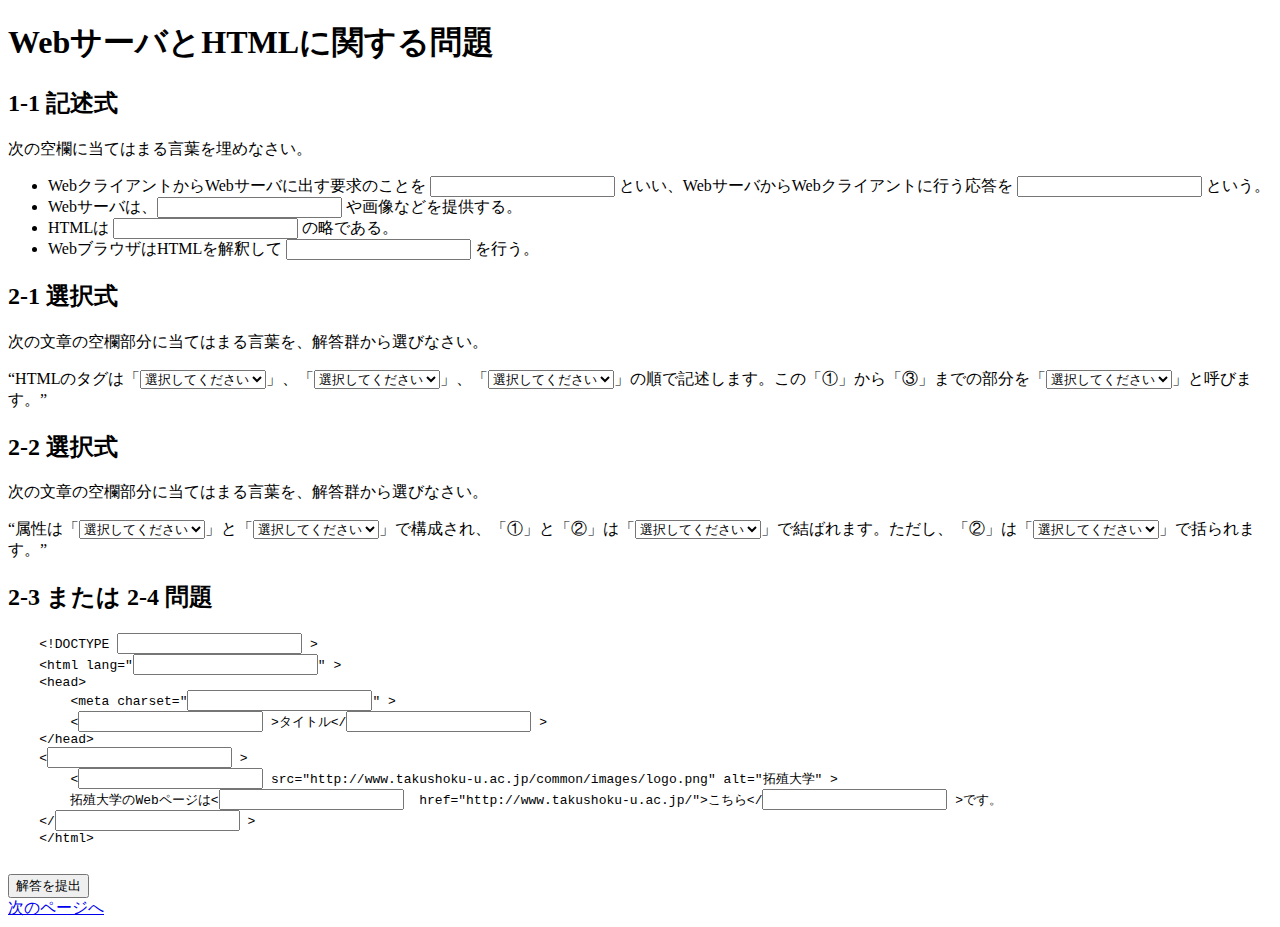
==== commit 0bf10d95: "完成" ====
--- a/index.html
+++ b/index.html
@@ -120,10 +120,10 @@
     
             // 2-4の正解
             const answers2_4 = {
-                "q2-4-1": "html",
-                "q2-4-2": "ja",
-                "q2-4-3": "meta",
-                "q2-4-4": "charset",
+                "q2-4-1": "!DOCTYPE",
+                "q2-4-2": "html",
+                "q2-4-3": "head",
+                "q2-4-4": "meta",
                 "q2-4-5": "src",
                 "q2-4-6": "href"
             };
@@ -145,8 +145,8 @@
         &lt;<input type="text" id="q2-3-4"> &gt;タイトル&lt;/<input type="text" id="q2-3-4"> &gt;
     &lt;/head&gt;
     &lt;<input type="text" id="q2-3-5"> &gt;
-        &lt;img src="http://www.takushoku-u.ac.jp/common/images/logo.png" alt="拓殖大学" &gt;
-        拓殖大学のWebページは&lt;a href="http://www.takushoku-u.ac.jp/"&gt;こちら&lt;/a&gt;です。
+        &lt;<input type="text" id="q2-3-6"> src="http://www.takushoku-u.ac.jp/common/images/logo.png" alt="拓殖大学" &gt;
+        拓殖大学のWebページは&lt;<input type="text" id="q2-3-7">  href="http://www.takushoku-u.ac.jp/"&gt;こちら&lt;/<input type="text" id="q2-3-7"> &gt;です。
     &lt;/<input type="text" id="q2-3-5"> &gt;
     &lt;/html&gt;
     </pre>`;
@@ -157,10 +157,10 @@
                 return `<pre>
     &lt;<input type="text" id="q2-4-1"> html&gt;
     &lt;<input type="text" id="q2-4-2"> lang="ja"&gt;
-    &lt;head&gt;
-        &lt;meta <input type="text" id="q2-4-3"> charset="<input type="text" id="q2-4-4">"&gt;
+    &lt;<input type="text" id="q2-4-3">&gt;
+        &lt; <input type="text" id="q2-4-4"> charset="utf-8"&gt;
         &lt;title&gt;タイトル&lt;/title&gt;
-    &lt;/head&gt;
+    &lt;/<input type="text" id="q2-4-3">&gt;
     &lt;body&gt;
         &lt;img <input type="text" id="q2-4-5">="http://www.takushoku-u.ac.jp/common/images/logo.png" alt="拓殖大学"&gt;
         &lt;p&gt;拓殖大学のWebページは&lt;a <input type="text" id="q2-4-6">="http://www.takushoku-u.ac.jp/"&gt;こちら&lt;/a&gt;です。&lt;/p&gt;
